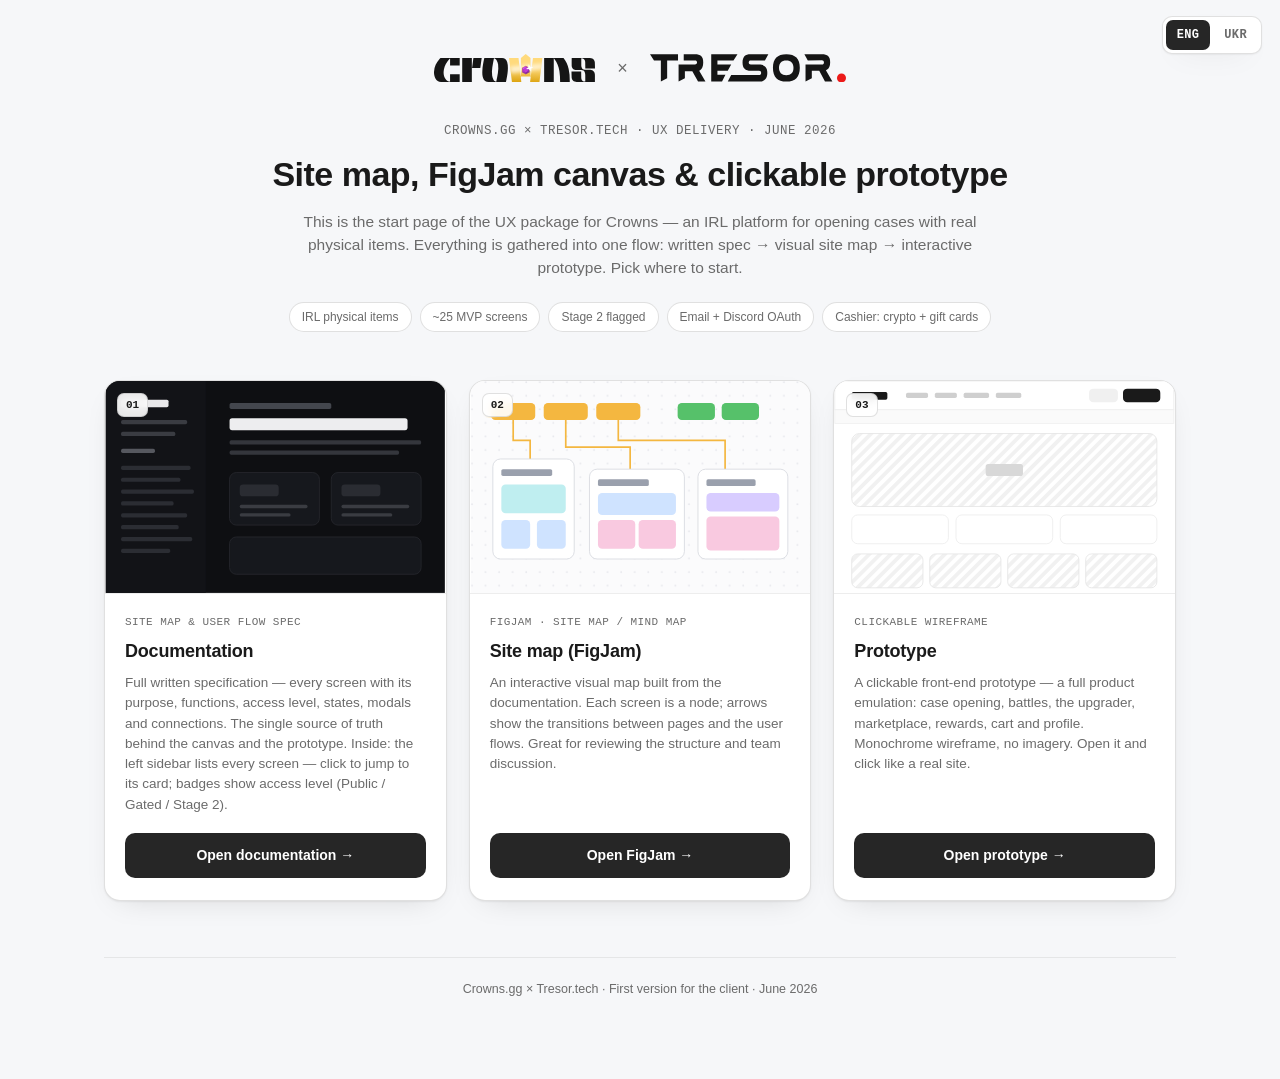
==== index.html @ 9cae1133 "Initial commit — Crowns GG UX wireframes and documentation" ====
<!doctype html>
<html lang="en">
<head>
<meta charset="utf-8">
<meta name="viewport" content="width=device-width, initial-scale=1">
<title>Crowns — UX Delivery</title>
<style>
  :root{
    --bg:#f6f7f9; --card:#ffffff; --fg:#1a1a1a; --muted:#6b6b6b;
    --border:rgba(0,0,0,.12); --border-soft:rgba(0,0,0,.07); --strong:#262626;
    --shadow:0 1px 2px rgba(0,0,0,.06),0 10px 30px -16px rgba(0,0,0,.18);
    --radius:16px;
    --font:-apple-system,BlinkMacSystemFont,"Segoe UI",Inter,Roboto,Helvetica,Arial,sans-serif;
    --mono:ui-monospace,"SF Mono",Menlo,Consolas,monospace;
  }
  *{box-sizing:border-box}
  body{margin:0;background:var(--bg);color:var(--fg);font-family:var(--font);-webkit-font-smoothing:antialiased;line-height:1.5}
  .wrap{max-width:1120px;margin:0 auto;padding:54px 24px 80px}
  /* language switch */
  .lang{position:fixed;top:16px;right:18px;z-index:50;display:flex;gap:3px;background:var(--card);border:1px solid var(--border);border-radius:10px;padding:3px;box-shadow:var(--shadow);font-family:var(--mono);font-size:12px}
  .lang button{border:none;background:transparent;color:var(--muted);padding:6px 11px;border-radius:7px;cursor:pointer;font:inherit;font-weight:600;letter-spacing:.03em}
  .lang button.on{background:var(--strong);color:#fff}
  /* header logos */
  .logos{display:flex;align-items:center;justify-content:center;gap:22px;margin-bottom:40px}
  .logos img{height:28px;width:auto;display:block}
  .logos .x{color:var(--muted);font-size:18px;font-weight:300}
  /* intro */
  .kicker{font-family:var(--mono);font-size:12.5px;letter-spacing:.04em;color:var(--muted);text-transform:uppercase;text-align:center;margin-bottom:14px}
  h1{font-size:34px;line-height:1.15;letter-spacing:-.5px;text-align:center;margin:0 auto 16px;max-width:780px;font-weight:700}
  .lead{text-align:center;color:var(--muted);font-size:15.5px;max-width:680px;margin:0 auto 14px}
  .pills{display:flex;flex-wrap:wrap;gap:8px;justify-content:center;margin:22px auto 0;max-width:780px}
  .pill{font-size:12px;color:var(--muted);border:1px solid var(--border);border-radius:20px;padding:5px 12px;background:var(--card)}
  /* cards */
  .grid{display:grid;grid-template-columns:repeat(3,1fr);gap:22px;margin-top:48px}
  @media(max-width:860px){.grid{grid-template-columns:1fr;max-width:440px;margin-left:auto;margin-right:auto}}
  .card{background:var(--card);border:1px solid var(--border);border-radius:var(--radius);box-shadow:var(--shadow);display:flex;flex-direction:column;overflow:hidden;transition:transform .16s ease,box-shadow .16s ease}
  .card:hover{transform:translateY(-3px);box-shadow:0 2px 4px rgba(0,0,0,.06),0 22px 48px -20px rgba(0,0,0,.28)}
  .thumb{position:relative;border-bottom:1px solid var(--border-soft);aspect-ratio:16/10;overflow:hidden}
  .thumb svg{width:100%;height:100%;display:block}
  .num{position:absolute;top:12px;left:12px;font-family:var(--mono);font-size:11px;font-weight:600;background:rgba(255,255,255,.9);border:1px solid var(--border);border-radius:7px;padding:3px 8px;backdrop-filter:blur(4px)}
  .body{padding:20px 20px 22px;display:flex;flex-direction:column;flex:1}
  .tag{font-family:var(--mono);font-size:11px;letter-spacing:.04em;text-transform:uppercase;color:var(--muted);margin-bottom:8px}
  .card h3{font-size:18px;margin:0 0 8px;letter-spacing:-.2px}
  .card p{font-size:13.5px;color:var(--muted);margin:0 0 18px;flex:1}
  .btn{display:inline-flex;align-items:center;justify-content:center;gap:7px;font-size:14px;font-weight:600;text-decoration:none;border-radius:10px;padding:11px 16px;border:1px solid transparent;cursor:pointer}
  .btn.primary{background:var(--strong);color:#fff}
  .btn.primary:hover{background:#000}
  .foot{margin-top:56px;text-align:center;color:var(--muted);font-size:12.5px;border-top:1px solid var(--border-soft);padding-top:22px}
</style>
</head>
<body>

<div class="lang" role="group" aria-label="Language">
  <button id="lang-en" class="on" onclick="setLang('en')">ENG</button>
  <button id="lang-uk" onclick="setLang('uk')">UKR</button>
</div>

<div class="wrap">

  <div class="logos">
    <img src="assets/Crowns_Logo.svg" alt="Crowns">
    <span class="x">×</span>
    <img src="assets/Tresor.svg" alt="Tresor">
  </div>

  <div class="kicker" data-i18n="kicker"></div>
  <h1 data-i18n="h1"></h1>
  <p class="lead" data-i18n="lead"></p>
  <div class="pills" id="pills"></div>

  <div class="grid">

    <!-- 1 · DOCUMENTATION -->
    <div class="card">
      <div class="thumb">
        <span class="num">01</span>
        <svg viewBox="0 0 400 250" xmlns="http://www.w3.org/2000/svg" role="img" aria-label="Documentation preview">
          <rect width="400" height="250" fill="#0e0f12"/>
          <rect x="0" y="0" width="118" height="250" fill="#121317"/>
          <rect x="18" y="22" width="56" height="9" rx="2" fill="#e8e8ea"/>
          <rect x="18" y="46" width="78" height="5" rx="2" fill="#3a3c42"/>
          <rect x="18" y="60" width="64" height="5" rx="2" fill="#3a3c42"/>
          <rect x="18" y="80" width="40" height="5" rx="2" fill="#56585f"/>
          <g fill="#2b2d33">
            <rect x="18" y="100" width="82" height="5" rx="2"/><rect x="18" y="114" width="70" height="5" rx="2"/>
            <rect x="18" y="128" width="86" height="5" rx="2"/><rect x="18" y="142" width="62" height="5" rx="2"/>
            <rect x="18" y="156" width="78" height="5" rx="2"/><rect x="18" y="170" width="68" height="5" rx="2"/>
            <rect x="18" y="184" width="84" height="5" rx="2"/><rect x="18" y="198" width="58" height="5" rx="2"/>
          </g>
          <rect x="146" y="26" width="120" height="7" rx="2" fill="#43464d"/>
          <rect x="146" y="44" width="210" height="14" rx="3" fill="#ededef"/>
          <rect x="146" y="70" width="226" height="5" rx="2" fill="#34363c"/>
          <rect x="146" y="82" width="200" height="5" rx="2" fill="#34363c"/>
          <g>
            <rect x="146" y="108" width="106" height="62" rx="8" fill="#16181d" stroke="#26282e"/>
            <rect x="266" y="108" width="106" height="62" rx="8" fill="#16181d" stroke="#26282e"/>
            <rect x="158" y="122" width="46" height="14" rx="4" fill="#2a2c32"/>
            <rect x="278" y="122" width="46" height="14" rx="4" fill="#2a2c32"/>
            <rect x="158" y="146" width="80" height="4" rx="2" fill="#3a3c42"/>
            <rect x="278" y="146" width="80" height="4" rx="2" fill="#3a3c42"/>
            <rect x="158" y="156" width="60" height="4" rx="2" fill="#3a3c42"/>
            <rect x="278" y="156" width="60" height="4" rx="2" fill="#3a3c42"/>
          </g>
          <rect x="146" y="184" width="226" height="44" rx="8" fill="#16181d" stroke="#26282e"/>
        </svg>
      </div>
      <div class="body">
        <div class="tag" data-i18n="c1tag"></div>
        <h3 data-i18n="c1title"></h3>
        <p data-i18n="c1desc"></p>
        <a class="btn primary" id="doc-link" href="Documentation/Crowns_V2_SiteMap_Spec_COSS.html" data-i18n="c1btn"></a>
      </div>
    </div>

    <!-- 2 · FIGJAM -->
    <div class="card">
      <div class="thumb">
        <span class="num">02</span>
        <svg viewBox="0 0 400 250" xmlns="http://www.w3.org/2000/svg" role="img" aria-label="FigJam site map preview">
          <rect width="400" height="250" fill="#fbfbfc"/>
          <defs><pattern id="dots" width="16" height="16" patternUnits="userSpaceOnUse"><circle cx="1.4" cy="1.4" r="1.1" fill="#e7e8ec"/></pattern></defs>
          <rect width="400" height="250" fill="url(#dots)"/>
          <g>
            <rect x="24" y="26" width="52" height="20" rx="5" fill="#f4b740"/>
            <rect x="86" y="26" width="52" height="20" rx="5" fill="#f4b740"/>
            <rect x="148" y="26" width="52" height="20" rx="5" fill="#f4b740"/>
            <rect x="244" y="26" width="44" height="20" rx="5" fill="#56c16a"/>
            <rect x="296" y="26" width="44" height="20" rx="5" fill="#56c16a"/>
          </g>
          <g fill="none" stroke="#f4b740" stroke-width="2">
            <path d="M50 46 V70 H70 V92"/><path d="M112 46 V78 H188 V104"/><path d="M174 46 V70 H300 V104"/>
          </g>
          <rect x="26" y="92" width="96" height="118" rx="9" fill="#ffffff" stroke="#d7d9df"/>
          <rect x="36" y="104" width="60" height="8" rx="2" fill="#9aa0ad"/>
          <rect x="36" y="122" width="76" height="34" rx="5" fill="#bfeef0"/>
          <rect x="36" y="164" width="34" height="34" rx="5" fill="#cfe3ff"/>
          <rect x="78" y="164" width="34" height="34" rx="5" fill="#cfe3ff"/>
          <rect x="140" y="104" width="112" height="106" rx="9" fill="#ffffff" stroke="#d7d9df"/>
          <rect x="150" y="116" width="60" height="8" rx="2" fill="#9aa0ad"/>
          <rect x="150" y="132" width="92" height="26" rx="5" fill="#cfe3ff"/>
          <rect x="150" y="164" width="44" height="34" rx="5" fill="#f9c9e0"/>
          <rect x="198" y="164" width="44" height="34" rx="5" fill="#f9c9e0"/>
          <rect x="268" y="104" width="106" height="106" rx="9" fill="#ffffff" stroke="#d7d9df"/>
          <rect x="278" y="116" width="58" height="8" rx="2" fill="#9aa0ad"/>
          <rect x="278" y="132" width="86" height="22" rx="5" fill="#d8ccff"/>
          <rect x="278" y="160" width="86" height="40" rx="5" fill="#f9c9e0"/>
        </svg>
      </div>
      <div class="body">
        <div class="tag" data-i18n="c2tag"></div>
        <h3 data-i18n="c2title"></h3>
        <p data-i18n="c2desc"></p>
        <a class="btn primary" href="https://www.figma.com/board/MUfvjZEGJ4fx8OqEuEtRcS/Crown---Site-Map---Mind-Maps?node-id=0-1" target="_blank" rel="noopener" data-i18n="c2btn"></a>
      </div>
    </div>

    <!-- 3 · PROTOTYPE -->
    <div class="card">
      <div class="thumb">
        <span class="num">03</span>
        <svg viewBox="0 0 400 250" xmlns="http://www.w3.org/2000/svg" role="img" aria-label="Prototype preview">
          <rect width="400" height="250" fill="#ffffff"/>
          <rect x="0" y="0" width="400" height="34" fill="#ffffff" stroke="#ececec"/>
          <rect x="20" y="13" width="42" height="9" rx="2" fill="#1a1a1a"/>
          <g fill="#cfcfcf"><rect x="84" y="14" width="26" height="6" rx="2"/><rect x="118" y="14" width="26" height="6" rx="2"/><rect x="152" y="14" width="30" height="6" rx="2"/><rect x="190" y="14" width="30" height="6" rx="2"/></g>
          <rect x="300" y="9" width="34" height="16" rx="5" fill="#f0f0f0"/>
          <rect x="340" y="9" width="44" height="16" rx="5" fill="#1a1a1a"/>
          <rect x="0" y="34" width="400" height="16" fill="#fafafa" stroke="#f0f0f0"/>
          <defs><pattern id="hatch" width="9" height="9" patternUnits="userSpaceOnUse" patternTransform="rotate(45)"><rect width="4.5" height="9" fill="#f1f1f1"/></pattern></defs>
          <rect x="20" y="62" width="360" height="86" rx="9" fill="url(#hatch)" stroke="#e5e5e5"/>
          <rect x="178" y="98" width="44" height="14" rx="3" fill="#d8d8d8"/>
          <rect x="20" y="158" width="114" height="34" rx="7" fill="#fff" stroke="#ececec"/>
          <rect x="143" y="158" width="114" height="34" rx="7" fill="#fff" stroke="#ececec"/>
          <rect x="266" y="158" width="114" height="34" rx="7" fill="#fff" stroke="#ececec"/>
          <g>
            <rect x="20" y="204" width="84" height="40" rx="7" fill="url(#hatch)" stroke="#e5e5e5"/>
            <rect x="112" y="204" width="84" height="40" rx="7" fill="url(#hatch)" stroke="#e5e5e5"/>
            <rect x="204" y="204" width="84" height="40" rx="7" fill="url(#hatch)" stroke="#e5e5e5"/>
            <rect x="296" y="204" width="84" height="40" rx="7" fill="url(#hatch)" stroke="#e5e5e5"/>
          </g>
        </svg>
      </div>
      <div class="body">
        <div class="tag" data-i18n="c3tag"></div>
        <h3 data-i18n="c3title"></h3>
        <p data-i18n="c3desc"></p>
        <a class="btn primary" href="Wireframe/index.html#/" data-i18n="c3btn"></a>
      </div>
    </div>

  </div>

  <div class="foot" data-i18n="foot"></div>
</div>

<script>
  var I18N = {
    en: {
      kicker:"Crowns.gg × Tresor.tech · UX Delivery · June 2026",
      h1:"Site map, FigJam canvas & clickable prototype",
      lead:"This is the start page of the UX package for Crowns — an IRL platform for opening cases with real physical items. Everything is gathered into one flow: written spec → visual site map → interactive prototype. Pick where to start.",
      pills:["IRL physical items","~25 MVP screens","Stage 2 flagged","Email + Discord OAuth","Cashier: crypto + gift cards"],
      c1tag:"Site Map &amp; User Flow Spec", c1title:"Documentation",
      c1desc:"Full written specification — every screen with its purpose, functions, access level, states, modals and connections. The single source of truth behind the canvas and the prototype. Inside: the left sidebar lists every screen — click to jump to its card; badges show access level (Public / Gated / Stage 2).",
      c1btn:"Open documentation →",
      c2tag:"FigJam · Site Map / Mind Map", c2title:"Site map (FigJam)",
      c2desc:"An interactive visual map built from the documentation. Each screen is a node; arrows show the transitions between pages and the user flows. Great for reviewing the structure and team discussion.",
      c2btn:"Open FigJam →",
      c3tag:"Clickable wireframe", c3title:"Prototype",
      c3desc:"A clickable front-end prototype — a full product emulation: case opening, battles, the upgrader, marketplace, rewards, cart and profile. Monochrome wireframe, no imagery. Open it and click like a real site.",
      c3btn:"Open prototype →",
      foot:"Crowns.gg × Tresor.tech · First version for the client · June 2026"
    },
    uk: {
      kicker:"Crowns.gg × Tresor.tech · UX Delivery · Червень 2026",
      h1:"Карта сайту, FigJam-канвас і клікабельний прототип",
      lead:"Це стартова сторінка UX-пакета для Crowns — IRL-платформи відкриття кейсів із реальними фізичними предметами. Усе зібрано в один потік: текстова специфікація → візуальна карта сайту → інтерактивний прототип. Оберіть, з чого почати.",
      pills:["IRL фізичні предмети","~25 екранів MVP","Stage 2 позначено","Email + Discord OAuth","Каса: крипта + gift cards"],
      c1tag:"Site Map &amp; User Flow Spec", c1title:"Документація",
      c1desc:"Повна текстова специфікація: кожен екран із призначенням, функціями, рівнем доступу, станами, модалками та звʼязками — джерело істини для канваса й прототипу. Усередині: ліворуч — навігація по екранах, клік відкриває потрібну картку; бейджі показують доступ (Public / Gated / Stage 2).",
      c1btn:"Відкрити документацію →",
      c2tag:"FigJam · Карта сайту / Mind Map", c2title:"Карта сайту (FigJam)",
      c2desc:"Інтерактивна візуальна карта, зібрана на основі документації. Кожен екран — вузол, стрілки показують переходи між сторінками й користувацькі потоки. Зручно для огляду структури та командного обговорення.",
      c2btn:"Відкрити FigJam →",
      c3tag:"Клікабельний wireframe", c3title:"Прототип",
      c3desc:"Клікабельний фронтенд-прототип — повна емуляція продукту: відкриття кейсів, баттли, апгрейдер, маркетплейс, нагороди, кошик і профіль. Монохромний wireframe без зображень. Відкрийте й клікайте, як на справжньому сайті.",
      c3btn:"Відкрити прототип →",
      foot:"Crowns.gg × Tresor.tech · Перша версія для клієнта · Червень 2026"
    }
  };
  var DOC = { en:"Documentation/Crowns_V2_SiteMap_Spec_COSS.html", uk:"Documentation/Crowns_V2_SiteMap_Spec_UA_COSS.html" };
  function setLang(l){
    var d = I18N[l] || I18N.en;
    document.querySelectorAll("[data-i18n]").forEach(function(el){
      var k = el.getAttribute("data-i18n"); if (d[k] != null) el.innerHTML = d[k];
    });
    var pills = document.getElementById("pills");
    pills.innerHTML = d.pills.map(function(p){ return '<span class="pill">'+p+'</span>'; }).join("");
    document.getElementById("doc-link").setAttribute("href", DOC[l] || DOC.en);
    document.getElementById("lang-en").classList.toggle("on", l==="en");
    document.getElementById("lang-uk").classList.toggle("on", l==="uk");
    document.documentElement.lang = l;
    try { localStorage.setItem("crowns_ux_lang", l); } catch(e){}
  }
  setLang((function(){ try { return localStorage.getItem("crowns_ux_lang") || "en"; } catch(e){ return "en"; } })());
</script>
</body>
</html>
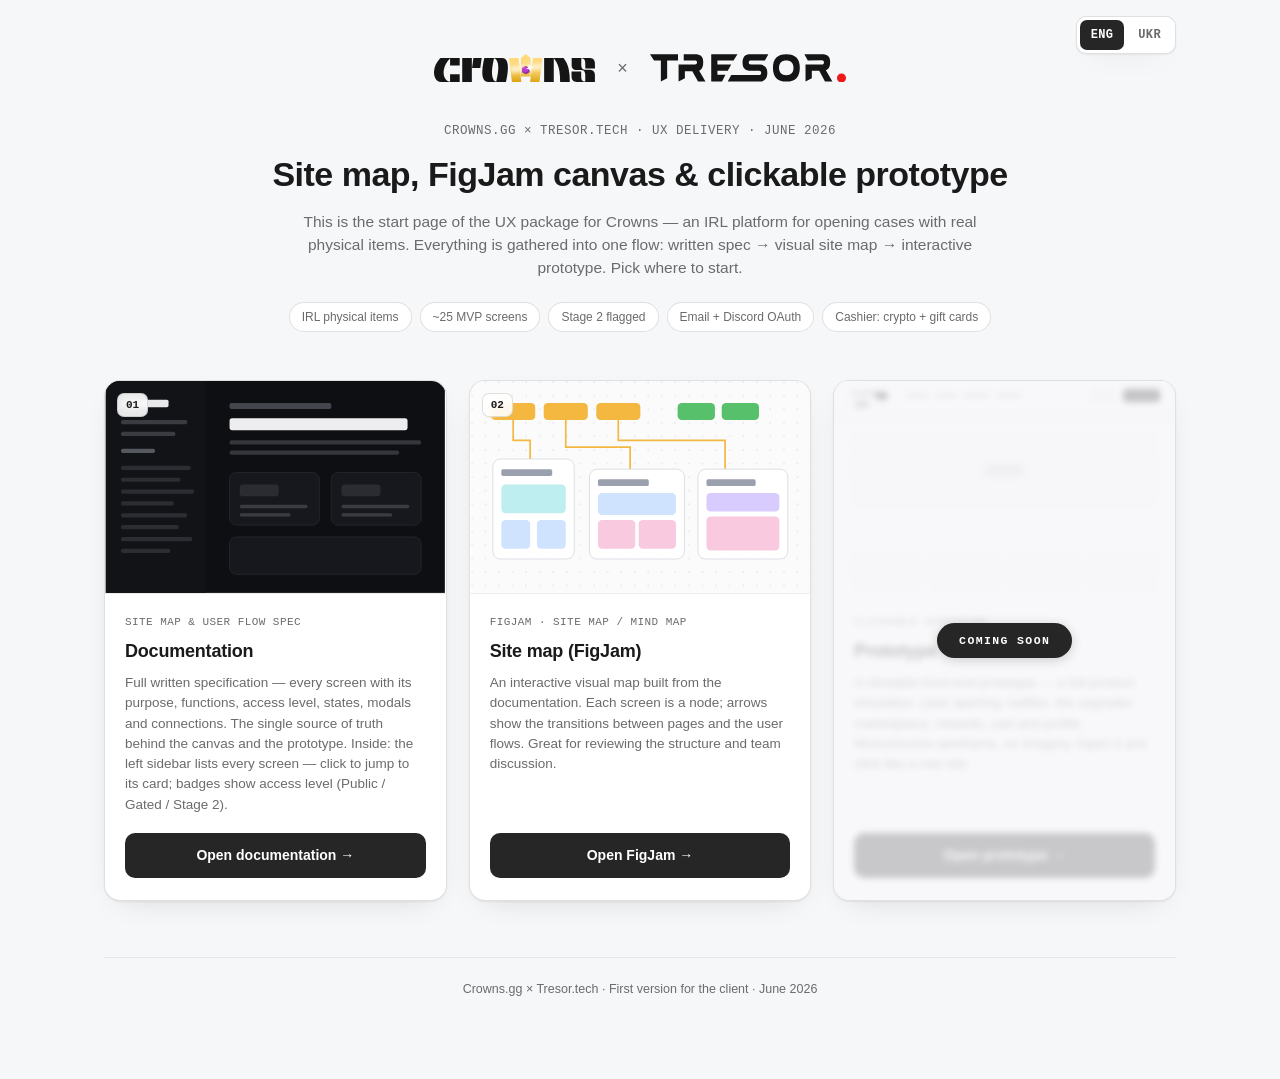
==== commit d22f072f: "UX: Coming Soon on Prototype card, lang switcher scrollable, Legendary on top - Prototype card marke" ====
--- a/index.html
+++ b/index.html
@@ -15,9 +15,9 @@
   }
   *{box-sizing:border-box}
   body{margin:0;background:var(--bg);color:var(--fg);font-family:var(--font);-webkit-font-smoothing:antialiased;line-height:1.5}
-  .wrap{max-width:1120px;margin:0 auto;padding:54px 24px 80px}
+  .wrap{position:relative;max-width:1120px;margin:0 auto;padding:54px 24px 80px}
   /* language switch */
-  .lang{position:fixed;top:16px;right:18px;z-index:50;display:flex;gap:3px;background:var(--card);border:1px solid var(--border);border-radius:10px;padding:3px;box-shadow:var(--shadow);font-family:var(--mono);font-size:12px}
+  .lang{position:absolute;top:16px;right:24px;z-index:10;display:flex;gap:3px;background:var(--card);border:1px solid var(--border);border-radius:10px;padding:3px;box-shadow:var(--shadow);font-family:var(--mono);font-size:12px}
   .lang button{border:none;background:transparent;color:var(--muted);padding:6px 11px;border-radius:7px;cursor:pointer;font:inherit;font-weight:600;letter-spacing:.03em}
   .lang button.on{background:var(--strong);color:#fff}
   /* header logos */
@@ -33,8 +33,12 @@
   /* cards */
   .grid{display:grid;grid-template-columns:repeat(3,1fr);gap:22px;margin-top:48px}
   @media(max-width:860px){.grid{grid-template-columns:1fr;max-width:440px;margin-left:auto;margin-right:auto}}
-  .card{background:var(--card);border:1px solid var(--border);border-radius:var(--radius);box-shadow:var(--shadow);display:flex;flex-direction:column;overflow:hidden;transition:transform .16s ease,box-shadow .16s ease}
+  .card{position:relative;background:var(--card);border:1px solid var(--border);border-radius:var(--radius);box-shadow:var(--shadow);display:flex;flex-direction:column;overflow:hidden;transition:transform .16s ease,box-shadow .16s ease}
   .card:hover{transform:translateY(-3px);box-shadow:0 2px 4px rgba(0,0,0,.06),0 22px 48px -20px rgba(0,0,0,.28)}
+  .card-disabled{pointer-events:none}
+  .card-disabled:hover{transform:none;box-shadow:var(--shadow)}
+  .cs-overlay{position:absolute;inset:0;z-index:5;display:flex;align-items:center;justify-content:center;background:rgba(246,247,249,.78);backdrop-filter:blur(3px)}
+  .cs-badge{font-family:var(--mono);font-size:11.5px;font-weight:700;letter-spacing:.12em;text-transform:uppercase;color:#fff;background:var(--strong);padding:9px 22px;border-radius:100px;box-shadow:0 2px 12px rgba(0,0,0,.18)}
   .thumb{position:relative;border-bottom:1px solid var(--border-soft);aspect-ratio:16/10;overflow:hidden}
   .thumb svg{width:100%;height:100%;display:block}
   .num{position:absolute;top:12px;left:12px;font-family:var(--mono);font-size:11px;font-weight:600;background:rgba(255,255,255,.9);border:1px solid var(--border);border-radius:7px;padding:3px 8px;backdrop-filter:blur(4px)}
@@ -50,12 +54,12 @@
 </head>
 <body>
 
-<div class="lang" role="group" aria-label="Language">
-  <button id="lang-en" class="on" onclick="setLang('en')">ENG</button>
-  <button id="lang-uk" onclick="setLang('uk')">UKR</button>
-</div>
-
 <div class="wrap">
+
+  <div class="lang" role="group" aria-label="Language">
+    <button id="lang-en" class="on" onclick="setLang('en')">ENG</button>
+    <button id="lang-uk" onclick="setLang('uk')">UKR</button>
+  </div>
 
   <div class="logos">
     <img src="assets/Crowns_Logo.svg" alt="Crowns">
@@ -155,7 +159,7 @@
     </div>
 
     <!-- 3 · PROTOTYPE -->
-    <div class="card">
+    <div class="card card-disabled">
       <div class="thumb">
         <span class="num">03</span>
         <svg viewBox="0 0 400 250" xmlns="http://www.w3.org/2000/svg" role="img" aria-label="Prototype preview">
@@ -180,6 +184,7 @@
           </g>
         </svg>
       </div>
+      <div class="cs-overlay"><span class="cs-badge">Coming Soon</span></div>
       <div class="body">
         <div class="tag" data-i18n="c3tag"></div>
         <h3 data-i18n="c3title"></h3>
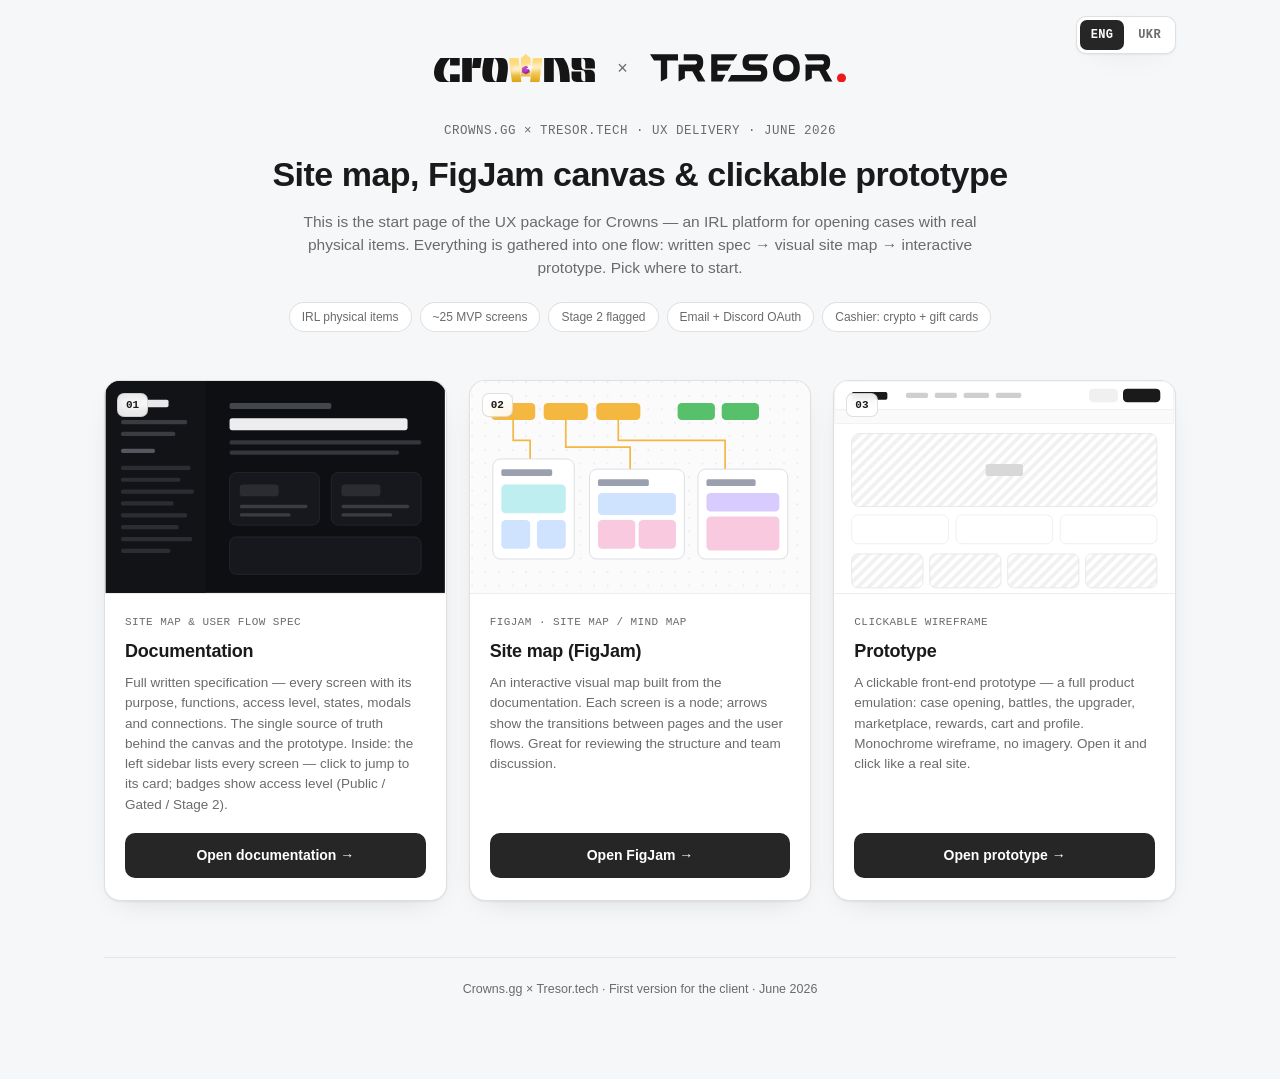
==== commit 89c1d54c: "UX: Prototype card re-activated — remove Coming Soon overlay" ====
--- a/index.html
+++ b/index.html
@@ -159,7 +159,7 @@
     </div>
 
     <!-- 3 · PROTOTYPE -->
-    <div class="card card-disabled">
+    <div class="card">
       <div class="thumb">
         <span class="num">03</span>
         <svg viewBox="0 0 400 250" xmlns="http://www.w3.org/2000/svg" role="img" aria-label="Prototype preview">
@@ -184,7 +184,6 @@
           </g>
         </svg>
       </div>
-      <div class="cs-overlay"><span class="cs-badge">Coming Soon</span></div>
       <div class="body">
         <div class="tag" data-i18n="c3tag"></div>
         <h3 data-i18n="c3title"></h3>
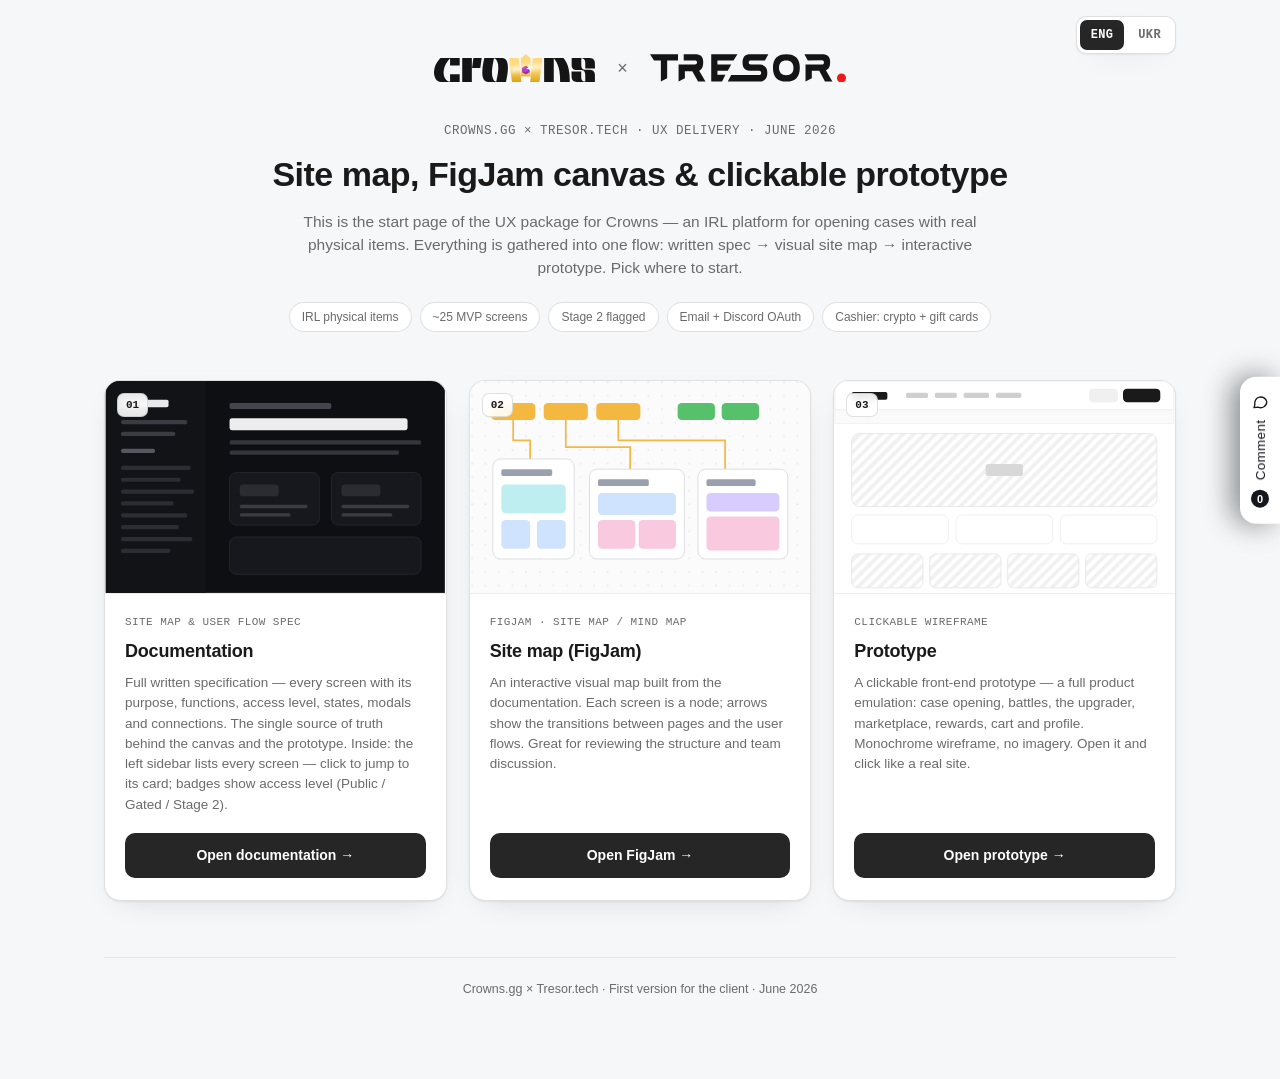
==== commit ec41f474: "Marketplace buy-only, cart selling, crypto withdrawals, account hub + CommentLayer Marketplace - rem" ====
--- a/index.html
+++ b/index.html
@@ -248,5 +248,9 @@
   }
   setLang((function(){ try { return localStorage.getItem("crowns_ux_lang") || "en"; } catch(e){ return "en"; } })());
 </script>
+
+<!-- CommentLayer — review comments · setup: comment-layer/SETUP.md -->
+<script src="comment-layer/config.js"></script>
+<script src="comment-layer/loader.js"></script>
 </body>
 </html>
